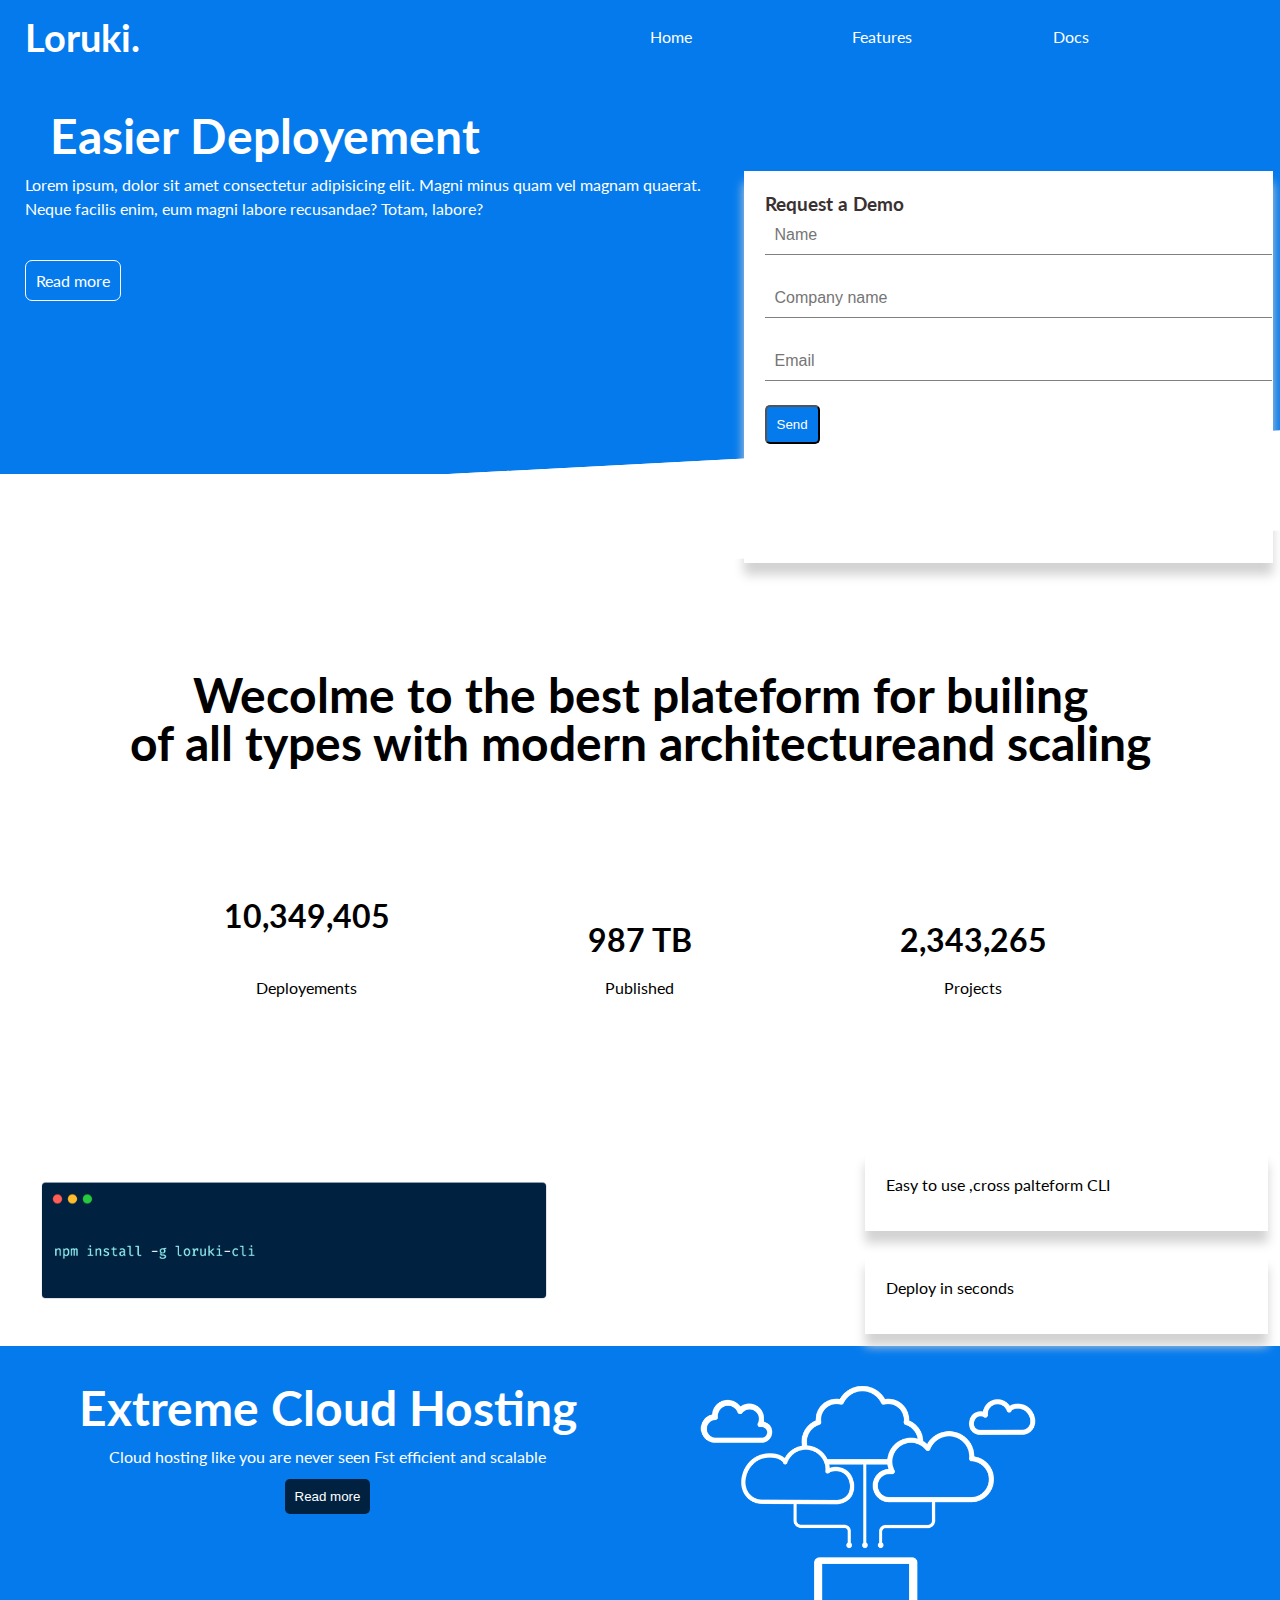
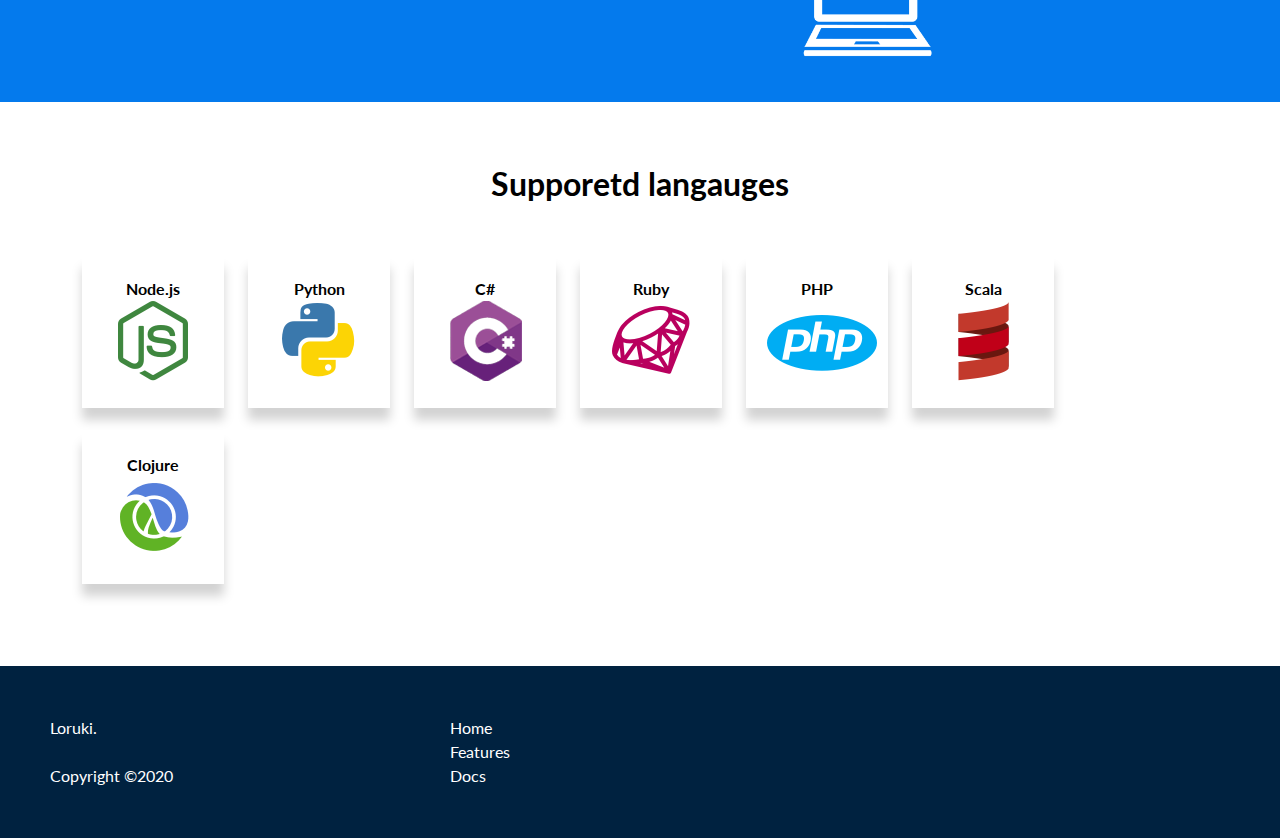
==== index.html @ eeaec3fc "Add files via upload" ====
<!DOCTYPE html>
<html lang="en">

<head>
    <meta charset="UTF-8">
    <meta http-equiv="X-UA-Compatible" content="IE=edge">
    <meta name="viewport" content="width=device-width, initial-scale=1.0">
    <title>Loruki | Cloud hosting for everyone</title>
    <link rel="icon" href="favicon.png">
    <link rel="stylesheet" href="https://cdnjs.cloudflare.com/ajax/libs/font-awesome/5.15.1/css/all.min.css"
        integrity="sha512-+4zCK9k+qNFUR5X+cKL9EIR+ZOhtIloNl9GIKS57V1MyNsYpYcUrUeQc9vNfzsWfV28IaLL3i96P9sdNyeRssA=="
        crossorigin="anonymous" />
    <!-- <link rel="stylesheet" href="cs/ -->
    <link rel="stylesheet" href="style.css">
    <link rel="preconnect" href="https://fonts.googleapis.com">
    <link rel="preconnect" href="https://fonts.gstatic.com" crossorigin>
    <link href="https://fonts.googleapis.com/css2?family=Lato:wght@300&display=swap" rel="stylesheet">
</head>

<body>
    <div class="header grid">
        <div class="nav">
            <div class="logo text-lg">Loruki.</div>
        </div>
        <div class="navbar ">
            <ul class="grid-navbar">
                <li><a href="index.html">Home</a></li>
                <li><a href="features.html">Features</a></li>
                <li><a href="docs.html">Docs</a></li>
            </ul>
        </div>
    </div>
    <div class="showcase">
        <div class="grid">
            <div class="head-content">
                <h1 class="text-xl">Easier Deployement</h1>
                <p>Lorem ipsum, dolor sit amet consectetur adipisicing elit. Magni minus quam vel magnam quaerat. Neque
                    facilis
                    enim, eum magni labore recusandae? Totam, labore?</p><br><br>
                <a href="features.html" class="btn-t  btn-scale">Read more </a>
            </div>
            <div class="showcase-form box">
               
                    <h3>Request a Demo</h3>
                    <div class="form-control">
                    <input type="text" placeholder="Name"required><br><br>
                    <input type="text" placeholder="Company name"required><br><br>
                    <input type="email"placeholder="Email" required><br><br>
                    <button class="primary btn-scale"style="overflow:hidden;">Send</button>
                </div>
            </div>
        </div>
    </div>
    <br><br><br><br><br>>
    <div class="headsection-2">

        <h4 class="lang-content text-xl">Wecolme to the best plateform for builing <br> <br> of all types with modern
            architectureand scaling
        </h4>
        <div class="stats">
            <div class="lang-content">
                <i class="fas fa-server  fa-3x m-2"></i>
                <br>
                <h1>10,349,405</h1>
                <br><br>
                <p>Deployements</p>
            </div>
            <div class="lang-content">
                <i class="fas fa-upload fa-3x m-2"></i>
                <br><br>
                <h1>987 TB</h1>
                <br>
                <p>Published</p>
            </div>
            <div class="lang-content">
                <i class="fas fa-project-diagram fa-3x m-2"></i>
                <br><br>
                <h1>2,343,265</h1>
                <br>
                <p>Projects</p>

            </div>
        </div>
    </div>
    <div class="grid-box">
        <div><img src="cli.png" alt="" height="200px"></div>
        <span class="box">Easy to use ,cross palteform CLI</span>
        <span class="box">Deploy in seconds</span>

    </div>

    <div class="extreme grid">
        <div class="extreme-content">
            <h1 class="text-xl">Extreme Cloud Hosting</h1>
            <p>Cloud hosting like you are never seen Fst efficient and scalable</p>
            <button class="btn">Read more</button>
        </div>
        <div class="pic"><img src="cloud.png" alt="" height="300px"></div>
    </div>
    <div class="languages lang-content">
        <h1>Supporetd langauges</h1>
        <br><br>
        <div class="flex">
            <div class="box width">
                <h4 class="lang-content">Node.js</h4>
                <img src="node.png" alt="">
            </div>
            <div class="box width">
                <h4 class="lang-content">Python</h4>
                <img src="python.png" alt="">
            </div>
            <div class="box width">
                <h4 class="lang-content">C#</h4>
                <img src="csharp.png" alt="">
            </div>
            <div class="box width">
                <h4 class="lang-content">Ruby</h4>
                <img src="ruby.png" alt="">
            </div>
            <div class="box width">
                <h4 class="lang-content">PHP</h4>
                <img src="php.png" alt="">
            </div>
            <div class="box width">
                <h4 class="lang-content">Scala</h4>
                <img src="scala.png" alt="">
            </div>
            <div class="box width">
                <h4 class="lang-content">Clojure</h4>
                <img src="clojure.png" alt="">
            </div>
        </div>
    </div>
    <div class="footer">
        <div class="footer-nav">
            <div class="logo">Loruki.
                <br>
                <br>
                <p>Copyright &copy;2020 </p>
            </div>
        </div>
        <div class="footer-navbar ">
            <ul class="grid-navbar-footer">
                <li><a href="index.html">Home</a></li>
                <li><a href="features.html">Features</a></li>
                <li><a href="docs.html">Docs</a></li>
            </ul>
        </div>
        <div class="footer-navbar ">
            <i class="fab fa-twitter"></i>
            <i class="fab fa-github"></i>
            <i class="fab fa-facebook"></i>
            <i class="fab fa-linkedin"></i>
        </div>
    </div>
</body>

</html>
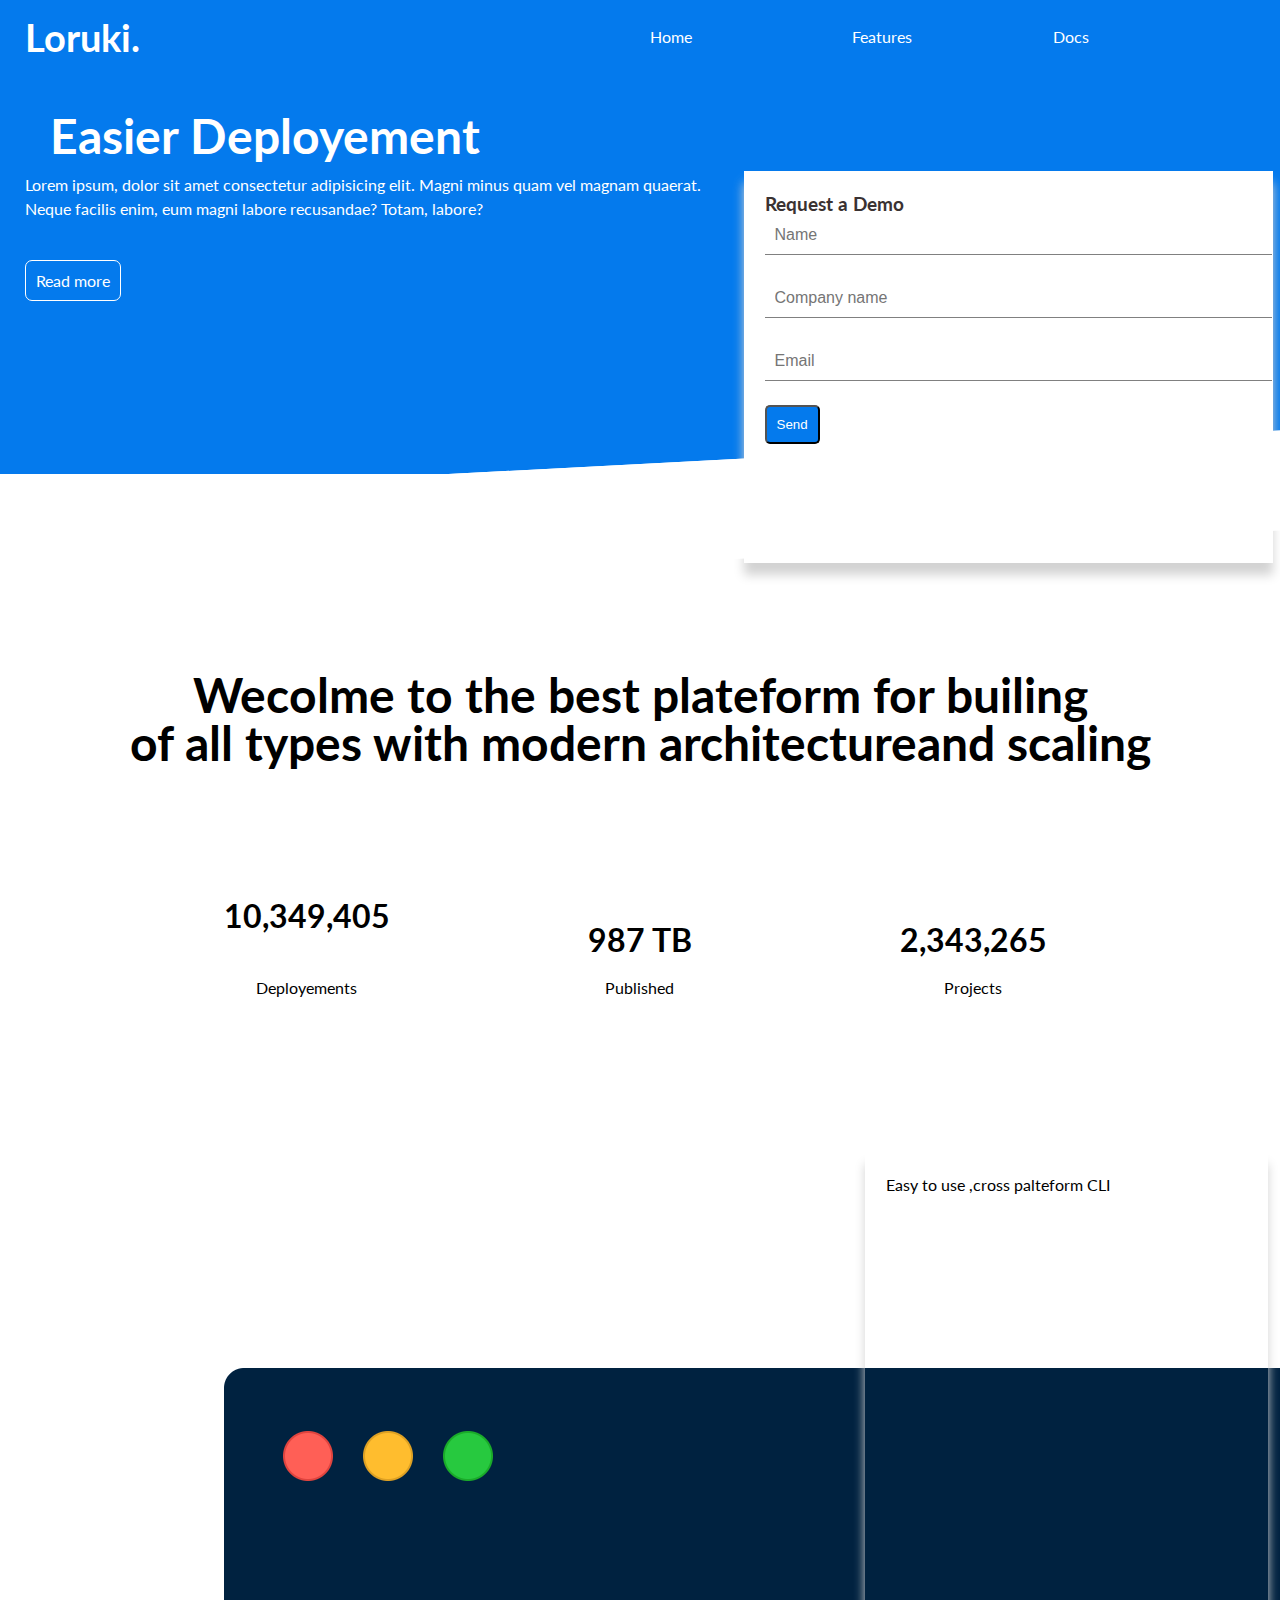
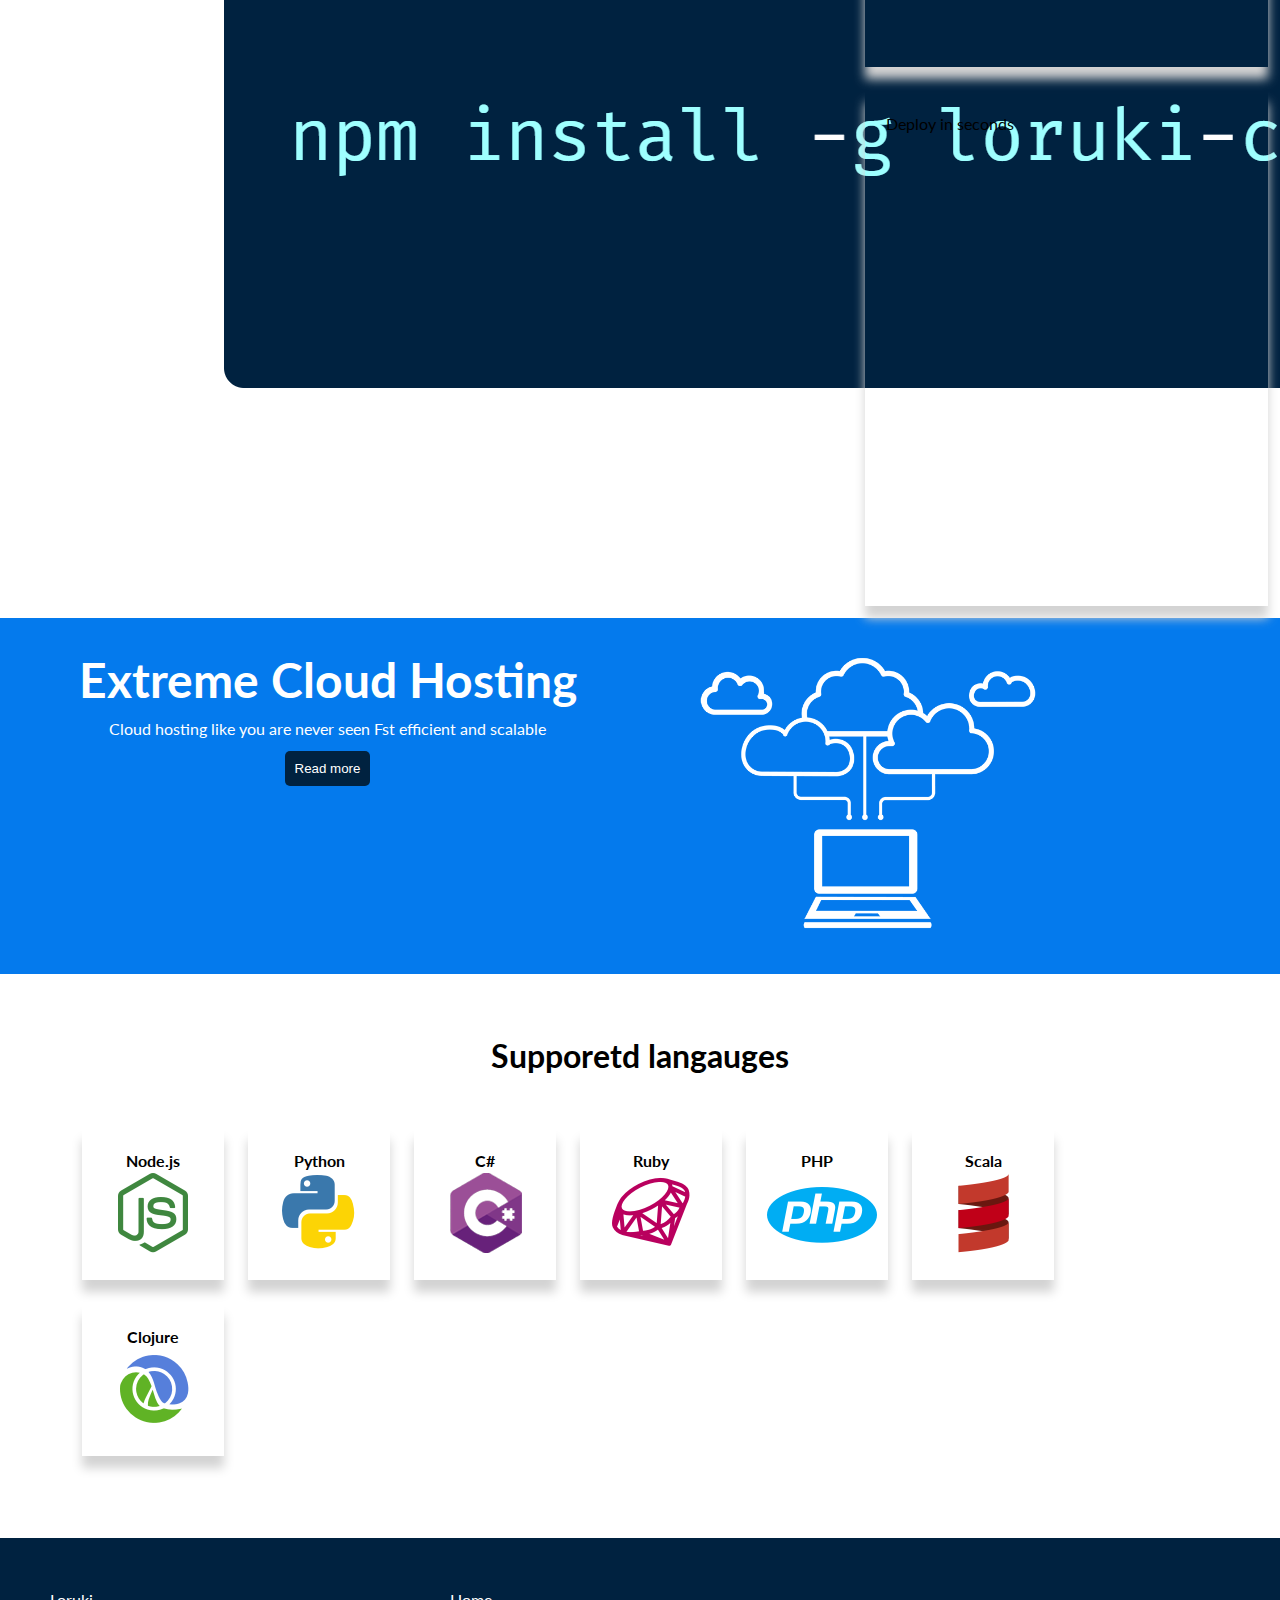
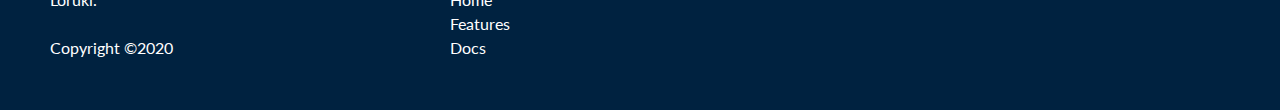
==== commit c02e0655: "Update index.html" ====
--- a/index.html
+++ b/index.html
@@ -83,7 +83,7 @@
         </div>
     </div>
     <div class="grid-box">
-        <div><img src="cli.png" alt="" height="200px"></div>
+        <div><img src="cli.png" alt=""></div>
         <span class="box">Easy to use ,cross palteform CLI</span>
         <span class="box">Deploy in seconds</span>
 
@@ -155,4 +155,4 @@
     </div>
 </body>
 
-</html>+</html>
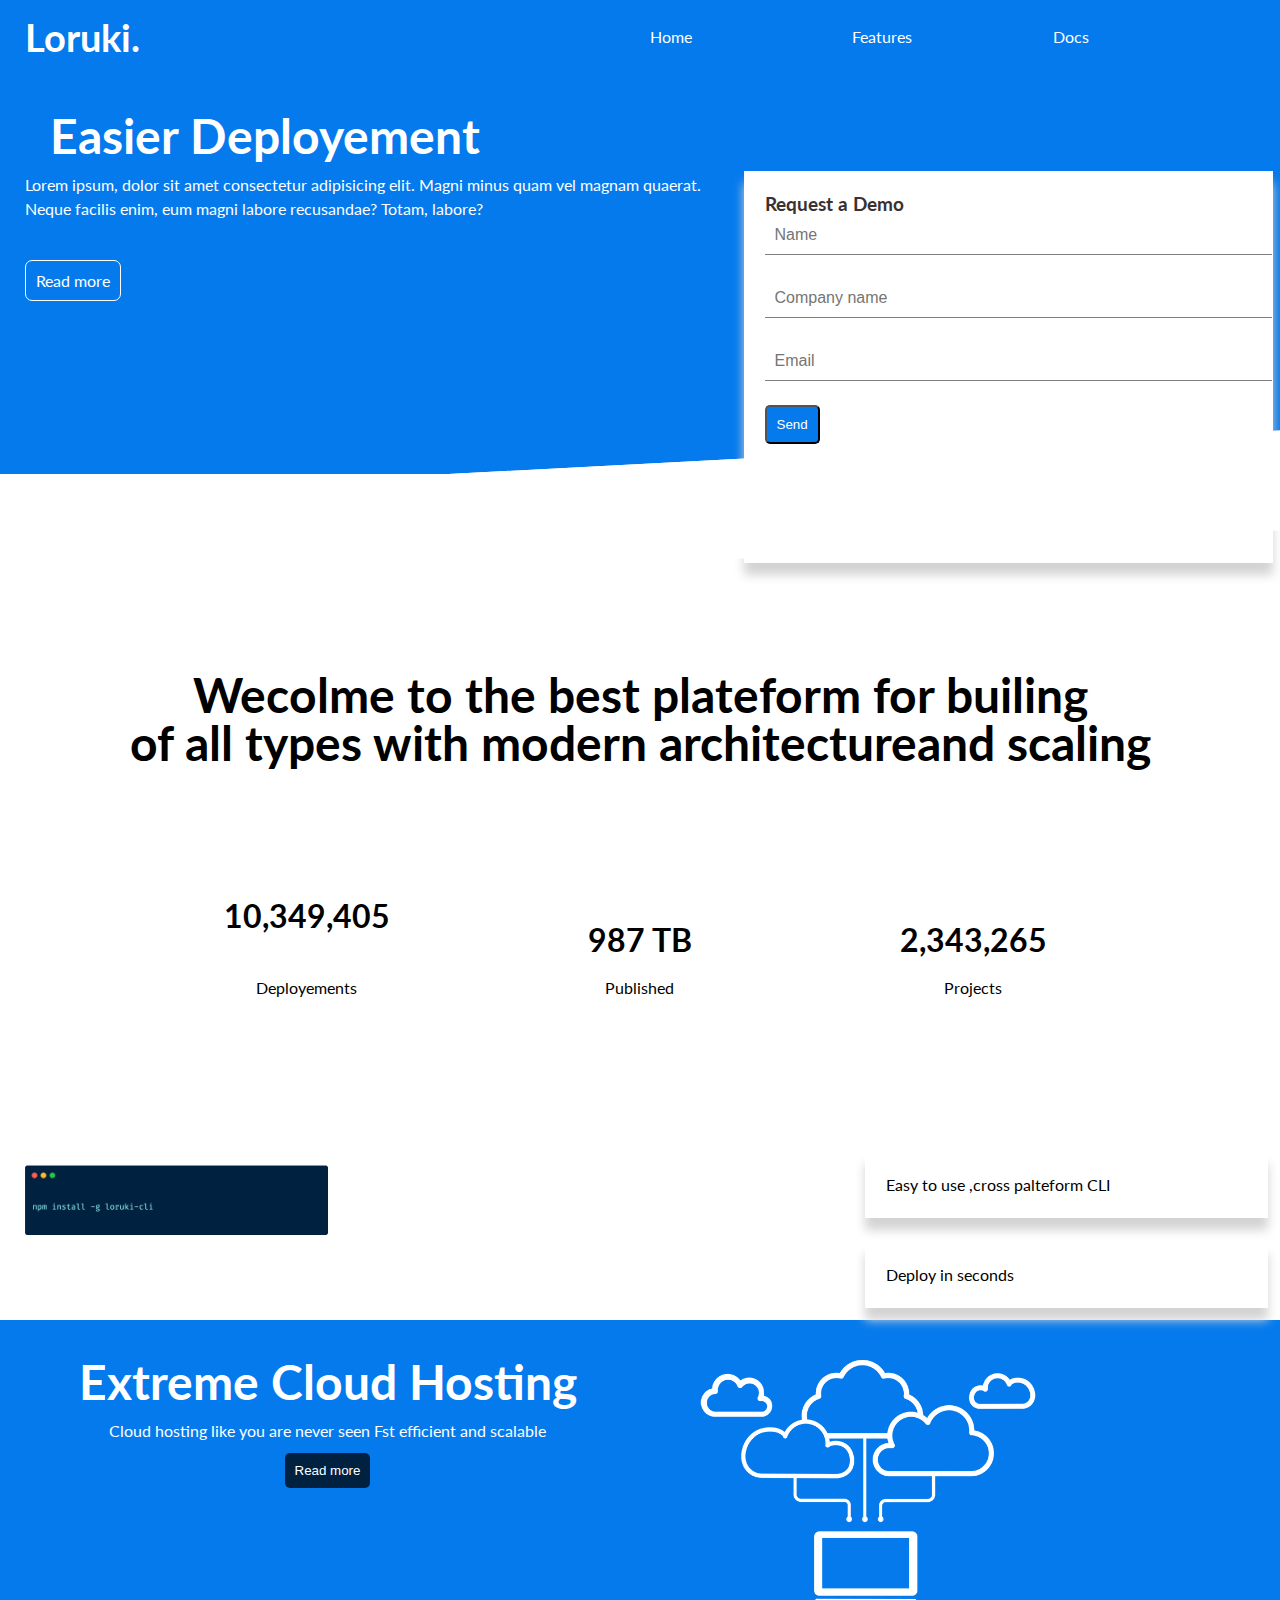
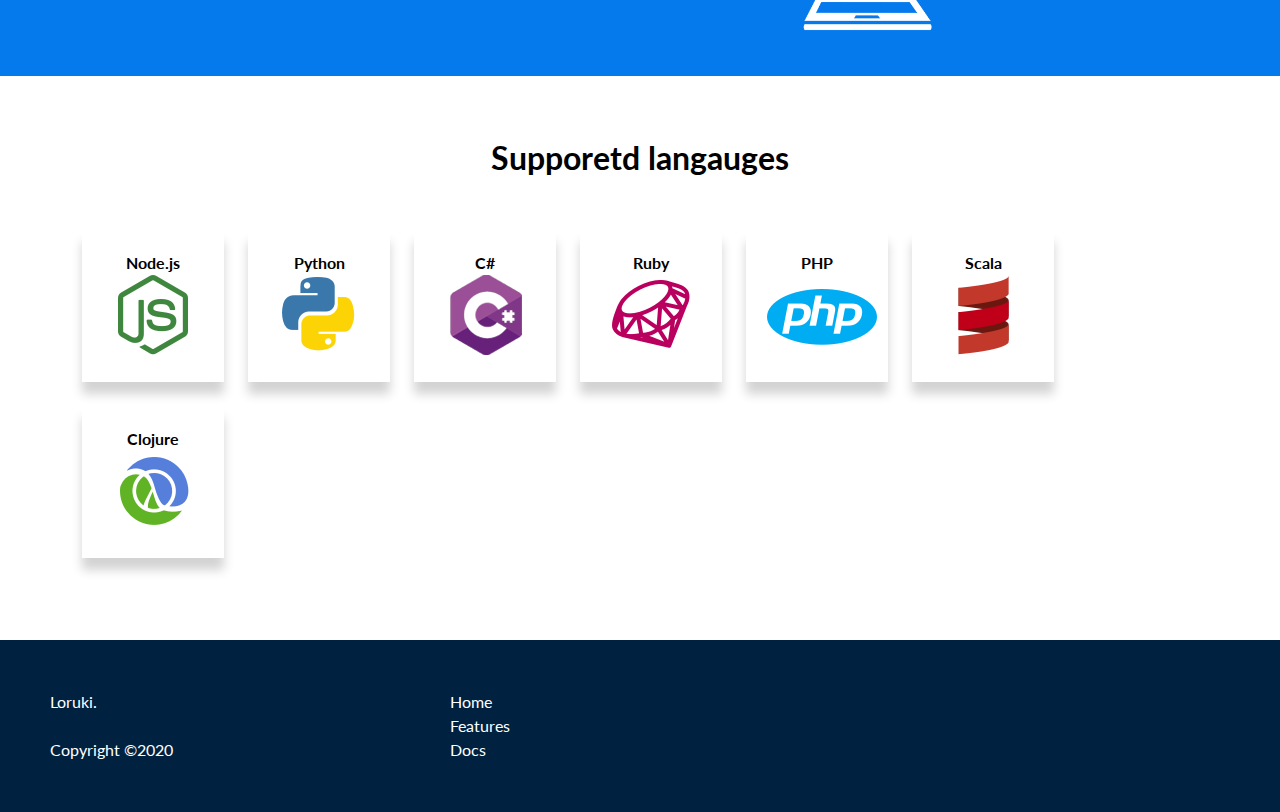
==== commit 06032660: "Update index.html" ====
--- a/index.html
+++ b/index.html
@@ -83,7 +83,7 @@
         </div>
     </div>
     <div class="grid-box">
-        <div><img src="cli.png" alt=""></div>
+        <div><img src="cli.png" alt=""height="120px"></div>
         <span class="box">Easy to use ,cross palteform CLI</span>
         <span class="box">Deploy in seconds</span>
 
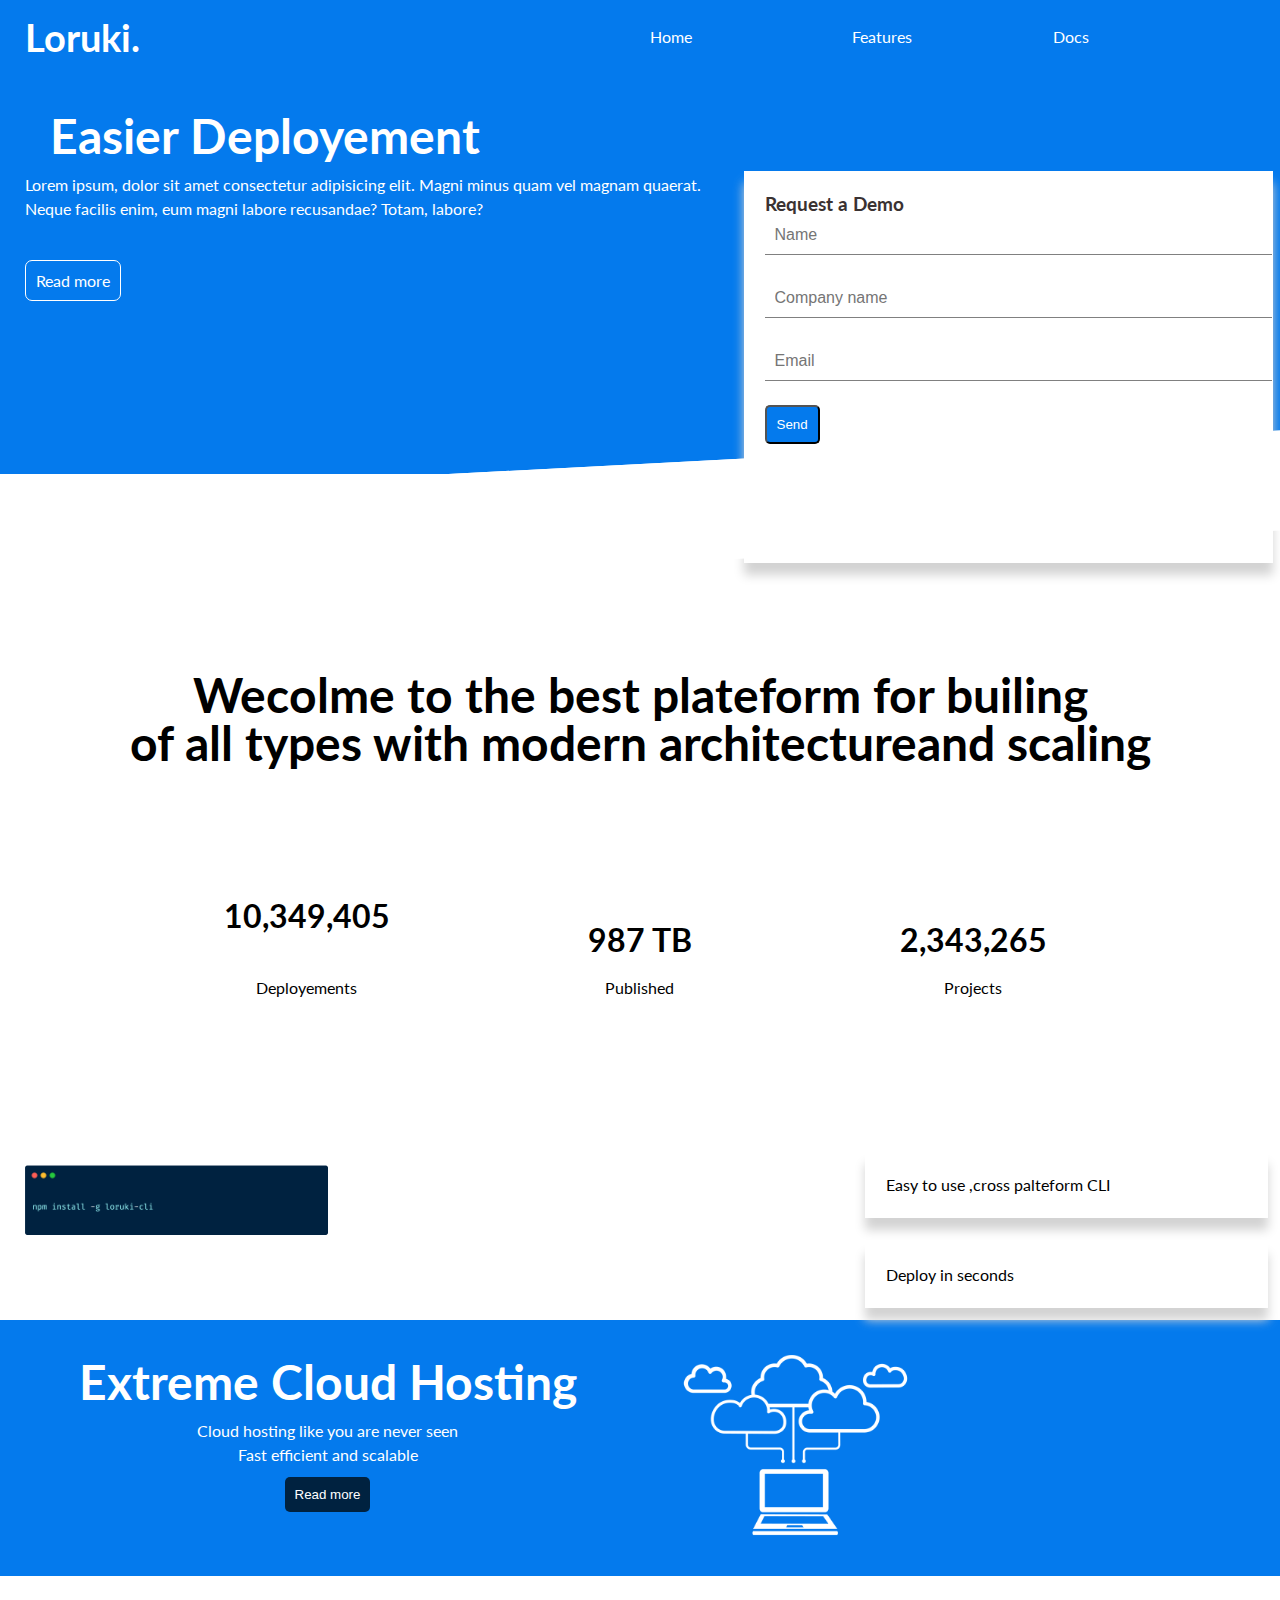
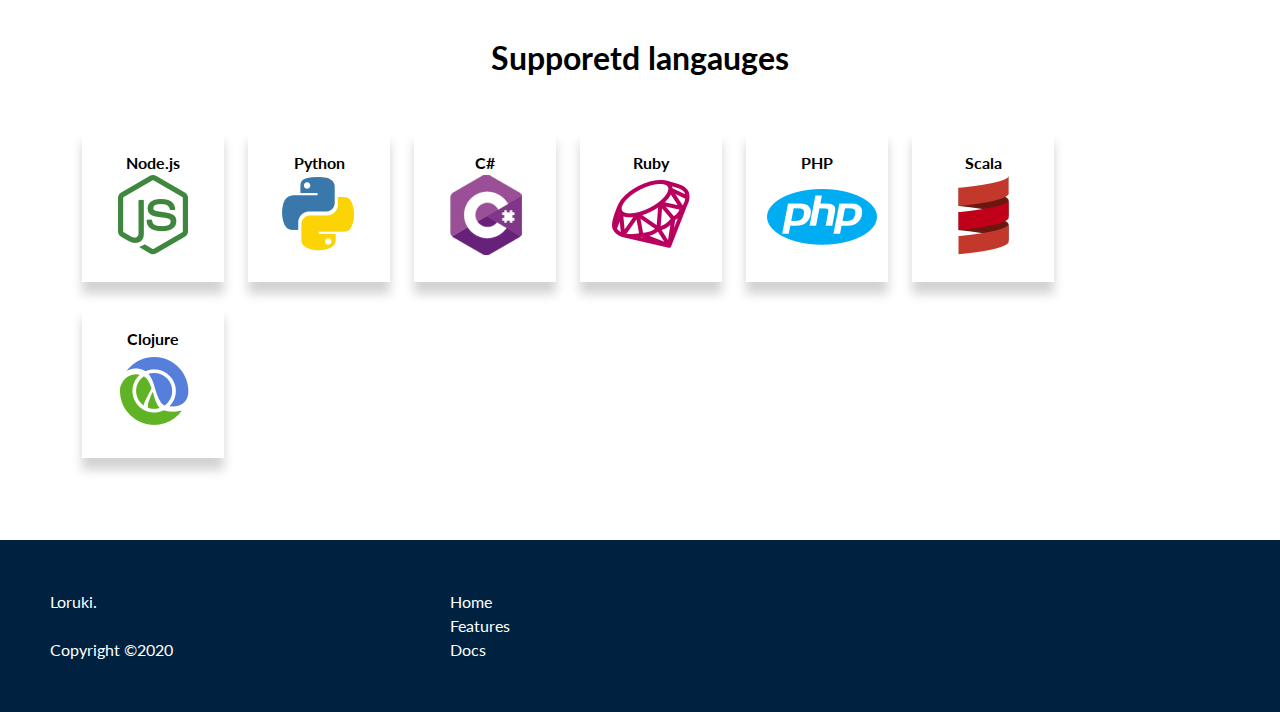
==== commit 1b99ff80: "Update index.html" ====
--- a/index.html
+++ b/index.html
@@ -92,10 +92,10 @@
     <div class="extreme grid">
         <div class="extreme-content">
             <h1 class="text-xl">Extreme Cloud Hosting</h1>
-            <p>Cloud hosting like you are never seen Fst efficient and scalable</p>
+            <p>Cloud hosting like you are never seen <br>Fast efficient and scalable</p>
             <button class="btn">Read more</button>
         </div>
-        <div class="pic"><img src="cloud.png" alt="" height="300px"></div>
+        <div class="pic"><img src="cloud.png" alt="" height="200px"></div>
     </div>
     <div class="languages lang-content">
         <h1>Supporetd langauges</h1>
